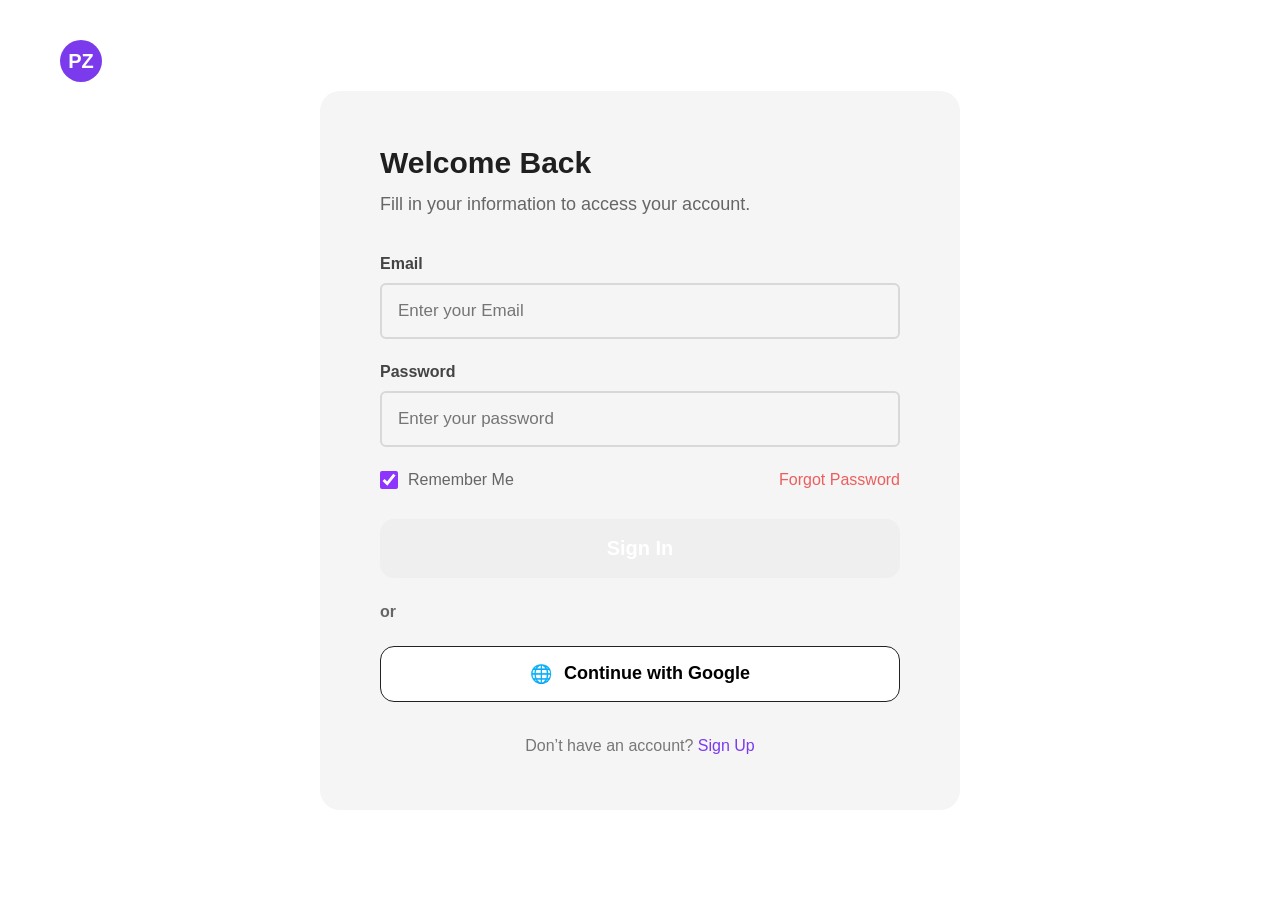
==== login.html @ c04e2852 "fixes: worked on project + issue" ====
<!-- login.html -->

<!DOCTYPE html>
<html lang="en">
<head>
  <meta charset="UTF-8" />
  <meta name="viewport" content="width=device-width, initial-scale=1.0"/>
  <title>Perfume - Login</title>

  <link rel="stylesheet" href="login.css">
</head>

<body>

  <div class="logo">
    <div class="logo-circle">PZ</div>
    <span>Perfumrye</span>
  </div>

  <div class="login-container">

    <h1>Welcome Back</h1>

    <p class="sub-text">
      Fill in your information to access your account.
    </p>

    <form>

      <div class="input-group">
        <label>Email</label>
        <input type="email" placeholder="Enter your Email">
      </div>

      <div class="input-group">
        <label>Password</label>
        <input type="password" placeholder="Enter your password">
      </div>

      <div class="options">

        <div class="remember">
          <input type="checkbox" checked>
          <span>Remember Me</span>
        </div>

        <a href="#" class="forgot">Forgot Password</a>

      </div>

      <button class="signin-btn" type="submit">
        Sign In
      </button>

      <div class="divider">
        or
      </div>

      <button class="google-btn" type="button">
        <span>🌐</span>
        Continue with Google
      </button>

      <div class="bottom-text">
        Don’t have an account?
        <a href="signup.html">Sign Up</a>
      </div>

    </form>

  </div>

</body>
</html>
---- login.css ----
*{
  margin: 0;
  padding: 0;
  box-sizing: border-box;
  font-family: Arial, Helvetica, sans-serif;
}

body{
  height: 100vh;
  display: flex;
  justify-content: center;
  align-items: center;
  position: relative;
}

.logo{
  position: absolute;
  top: 40px;
  left: 60px;
  display: flex;
  align-items: center;
  gap: 12px;
  color: white;
  font-size: 20px;
  font-weight: bold;
}

.logo-circle{
  width: 42px;
  height: 42px;
  border-radius: 50%;
  background: #7c3aed;
  display: flex;
  justify-content: center;
  align-items: center;
  color: white;
  font-weight: bold;
}

.login-container{
  width: 640px;
  background: #f5f5f5;
  border-radius: 20px;
  padding: 55px 60px;
}

.login-container h1{
  font-size: 30px;
  margin-bottom: 14px;
  color: #1f1f1f;
}

.sub-text{
  color: #666;
  margin-bottom: 40px;
  font-size: 18px;
}

.input-group{
  display: flex;
  flex-direction: column;
  margin-bottom: 24px;
}

.input-group label{
  margin-bottom: 10px;
  font-size: 16px;
  font-weight: 600;
  color: #444;
}

.input-group input{
  width: 100%;
  padding: 16px;
  border: 2px solid #d8d8d8;
  border-radius: 6px;
  font-size: 17px;
  outline: none;
  background: transparent;
}

.options{
  display: flex;
  justify-content: space-between;
  align-items: center;
  margin-bottom: 30px;
}

.remember{
  display: flex;
  align-items: center;
  gap: 10px;
  color: #666;
  font-size: 16px;
}

.remember input{
  width: 18px;
  height: 18px;
  accent-color: #8D34FF;
}

.forgot{
  color: #EC5E5E;
  text-decoration: none;
  font-size: 16px;
}

.signin-btn{
  width: 100%;
  padding: 18px;
  border: none;
  border-radius: 14px;
  color: white;
  font-size: 20px;
  font-weight: bold;
  cursor: pointer;
  margin-bottom: 25px;
}

.divider{
  display: flex;
  align-items: center;
  text-align: center;
  margin-bottom: 25px;
  color: #666;
  font-weight: 600;
}




.google-btn{
  width: 100%;
  padding: 16px;
  border-radius: 14px;
  border: 1.5px solid #222;
  background: white;
  font-size: 18px;
  font-weight: 600;
  display: flex;
  justify-content: center;
  align-items: center;
  gap: 12px;
  cursor: pointer;
}

.bottom-text{
  text-align: center;
  margin-top: 35px;
  color: #777;
  font-size: 16px;
}

.bottom-text a{
  color: #7c3aed;
  text-decoration: none;
  font-weight: 500;
}

@media(max-width: 365px){

  body{
    padding: 20px;
  }

  .login-container{
    width: 100%;
    padding: 35px 25px;
  }

  .logo{
    top: 20px;
    left: 20px;
  }

  .options{
    flex-direction: column;
    align-items: flex-start;
    gap: 15px;
  }
}
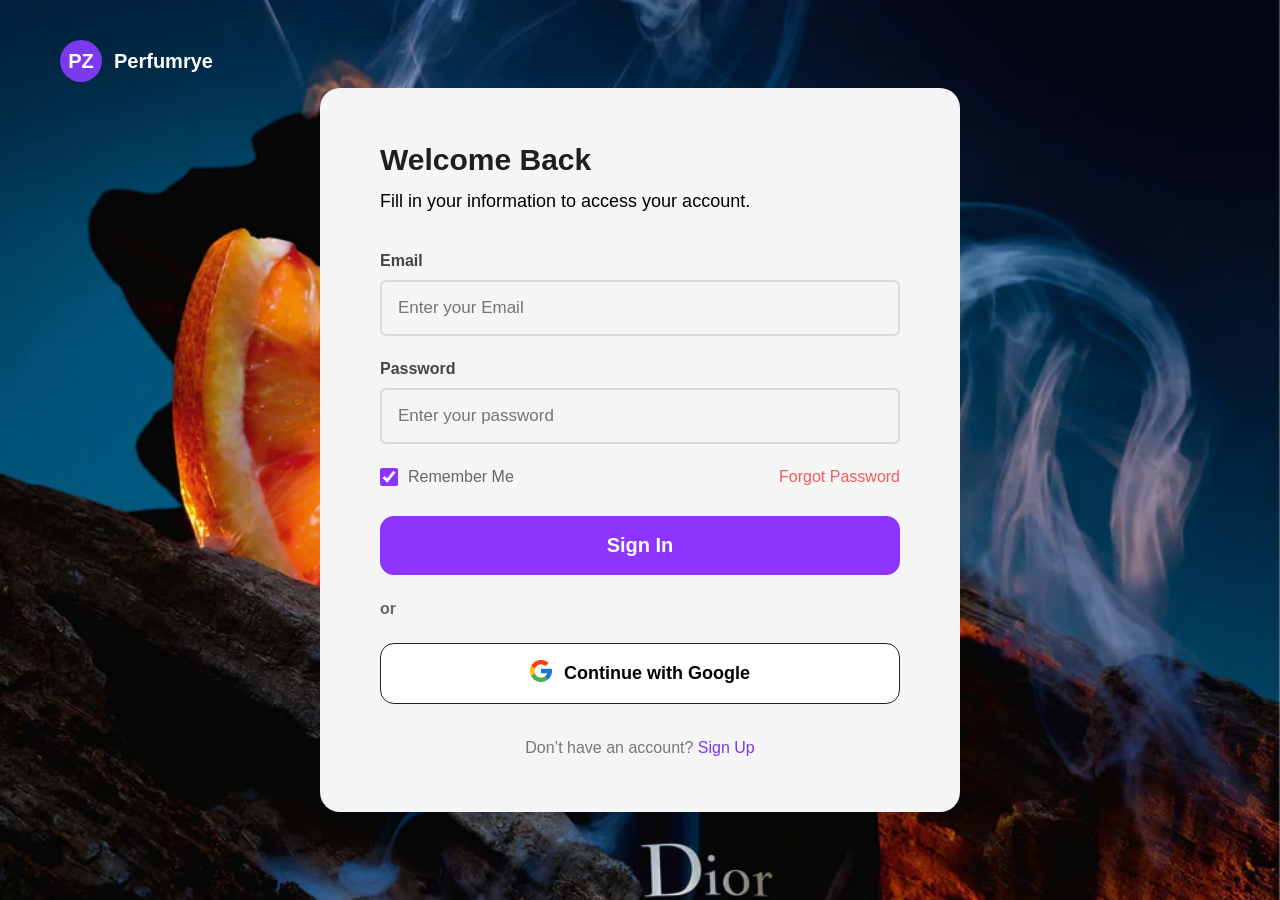
==== commit eaebfab2: "fixes: worked on project + issue" ====
--- a/login.html
+++ b/login.html
@@ -11,6 +11,8 @@
 </head>
 
 <body>
+<div class="container">
+
 
   <div class="logo">
     <div class="logo-circle">PZ</div>
@@ -53,11 +55,13 @@
       </button>
 
       <div class="divider">
+
         or
+
       </div>
 
       <button class="google-btn" type="button">
-        <span>🌐</span>
+        <span><img src="assets/🦆 icon _google_.png" alt=""></span>
         Continue with Google
       </button>
 
@@ -69,6 +73,6 @@
     </form>
 
   </div>
-
+</div>
 </body>
 </html>
--- a/login.css
+++ b/login.css
@@ -1,19 +1,26 @@
-*{
+* {
   margin: 0;
   padding: 0;
   box-sizing: border-box;
   font-family: Arial, Helvetica, sans-serif;
 }
 
-body{
+body {
   height: 100vh;
   display: flex;
   justify-content: center;
   align-items: center;
   position: relative;
+  background-image: url(assets/img.png);
+  background-repeat: no-repeat;
+  background-size: cover;
 }
 
-.logo{
+.login-container {
+  background-color: white;
+}
+
+.logo {
   position: absolute;
   top: 40px;
   left: 60px;
@@ -25,7 +32,7 @@
   font-weight: bold;
 }
 
-.logo-circle{
+.logo-circle {
   width: 42px;
   height: 42px;
   border-radius: 50%;
@@ -37,39 +44,39 @@
   font-weight: bold;
 }
 
-.login-container{
+.login-container {
   width: 640px;
   background: #f5f5f5;
   border-radius: 20px;
   padding: 55px 60px;
 }
 
-.login-container h1{
+.login-container h1 {
   font-size: 30px;
   margin-bottom: 14px;
   color: #1f1f1f;
 }
 
-.sub-text{
-  color: #666;
+.sub-text {
+  color:;
   margin-bottom: 40px;
   font-size: 18px;
 }
 
-.input-group{
+.input-group {
   display: flex;
   flex-direction: column;
   margin-bottom: 24px;
 }
 
-.input-group label{
+.input-group label {
   margin-bottom: 10px;
   font-size: 16px;
   font-weight: 600;
   color: #444;
 }
 
-.input-group input{
+.input-group input {
   width: 100%;
   padding: 16px;
   border: 2px solid #d8d8d8;
@@ -79,14 +86,14 @@
   background: transparent;
 }
 
-.options{
+.options {
   display: flex;
   justify-content: space-between;
   align-items: center;
   margin-bottom: 30px;
 }
 
-.remember{
+.remember {
   display: flex;
   align-items: center;
   gap: 10px;
@@ -94,23 +101,24 @@
   font-size: 16px;
 }
 
-.remember input{
+.remember input {
   width: 18px;
   height: 18px;
-  accent-color: #8D34FF;
+  accent-color: #8d34ff;
 }
 
-.forgot{
-  color: #EC5E5E;
+.forgot {
+  color: #ec5e5e;
   text-decoration: none;
   font-size: 16px;
 }
 
-.signin-btn{
+.signin-btn {
   width: 100%;
   padding: 18px;
   border: none;
   border-radius: 14px;
+  background-color: #8d34ff;
   color: white;
   font-size: 20px;
   font-weight: bold;
@@ -118,7 +126,7 @@
   margin-bottom: 25px;
 }
 
-.divider{
+.divider {
   display: flex;
   align-items: center;
   text-align: center;
@@ -127,10 +135,7 @@
   font-weight: 600;
 }
 
-
-
-
-.google-btn{
+.google-btn {
   width: 100%;
   padding: 16px;
   border-radius: 14px;
@@ -145,38 +150,37 @@
   cursor: pointer;
 }
 
-.bottom-text{
+.bottom-text {
   text-align: center;
   margin-top: 35px;
   color: #777;
   font-size: 16px;
 }
 
-.bottom-text a{
+.bottom-text a {
   color: #7c3aed;
   text-decoration: none;
   font-weight: 500;
 }
 
-@media(max-width: 365px){
-
-  body{
+@media (max-width: 365px) {
+  body {
     padding: 20px;
   }
 
-  .login-container{
+  .login-container {
     width: 100%;
     padding: 35px 25px;
   }
 
-  .logo{
+  .logo {
     top: 20px;
     left: 20px;
   }
 
-  .options{
+  .options {
     flex-direction: column;
     align-items: flex-start;
     gap: 15px;
   }
-}+}
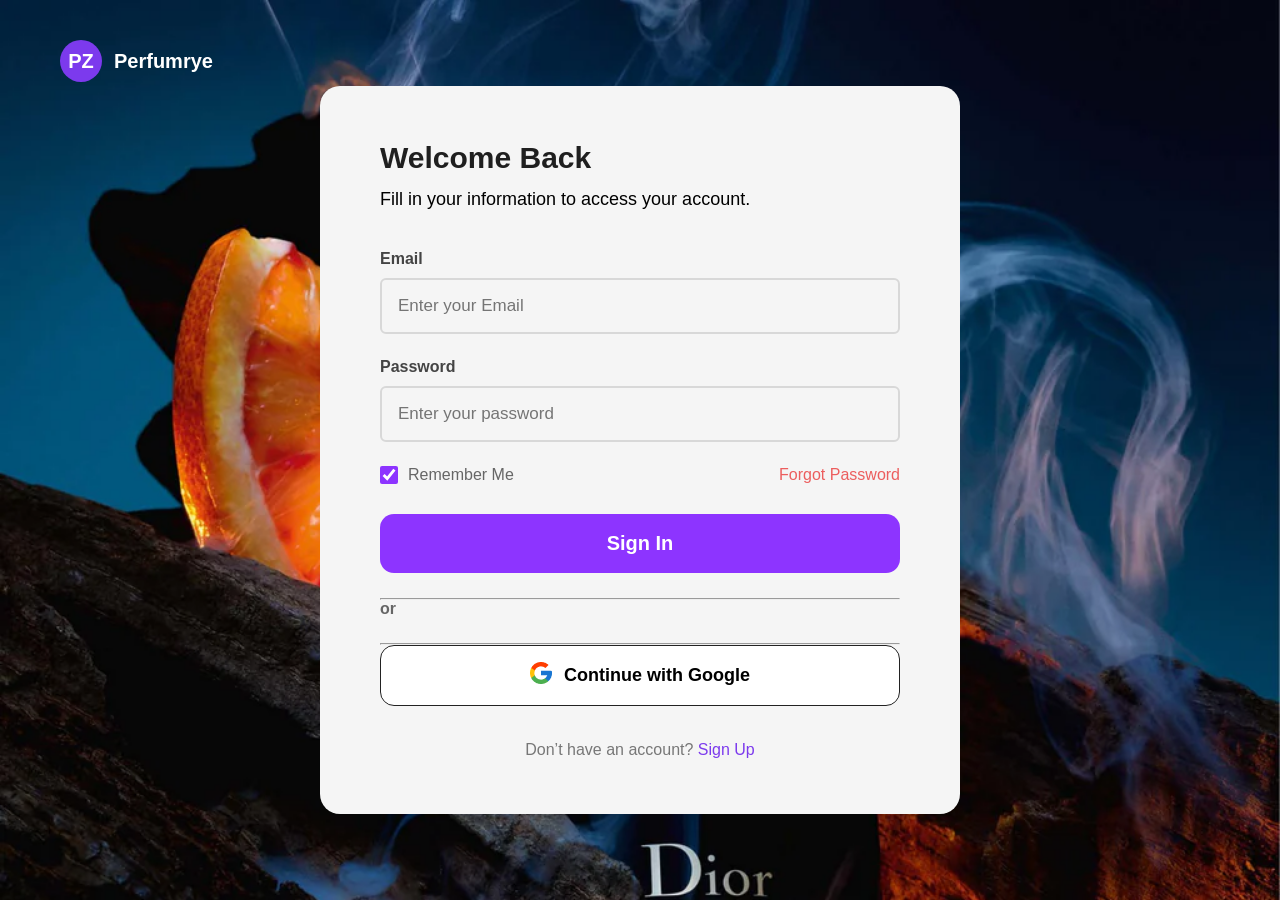
==== commit b5dfe1d7: "fixes: worked on project + issue" ====
--- a/login.html
+++ b/login.html
@@ -54,11 +54,9 @@
         Sign In
       </button>
 
-      <div class="divider">
-
-        or
-
-      </div>
+<hr>
+            <div class="divider">or</div>
+<hr>
 
       <button class="google-btn" type="button">
         <span><img src="assets/🦆 icon _google_.png" alt=""></span>
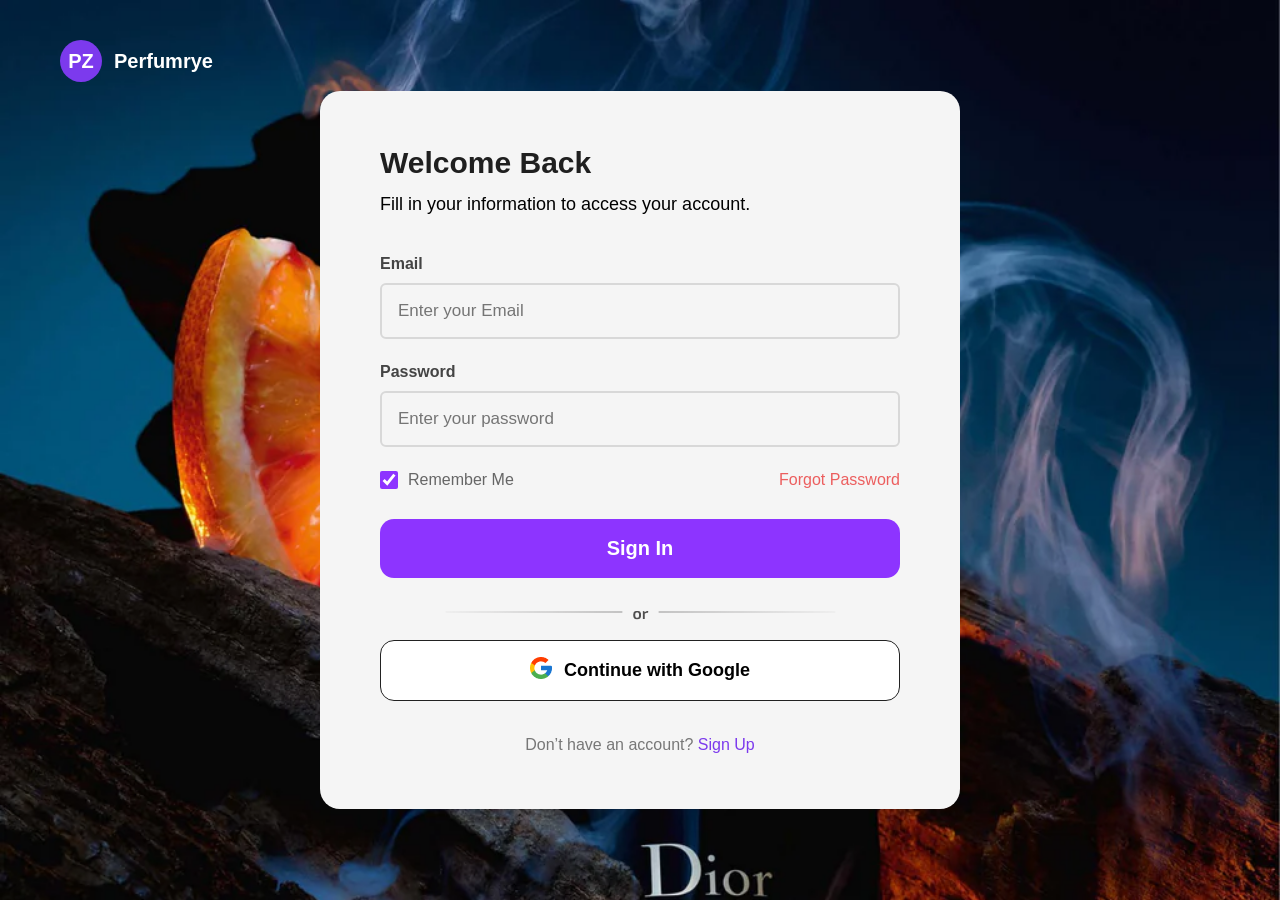
==== commit ef9a22c9: "fixes: worked on project + issue" ====
--- a/login.html
+++ b/login.html
@@ -1,76 +1,64 @@
 <!-- login.html -->
 
-<!DOCTYPE html>
+<!doctype html>
 <html lang="en">
-<head>
-  <meta charset="UTF-8" />
-  <meta name="viewport" content="width=device-width, initial-scale=1.0"/>
-  <title>Perfume - Login</title>
+  <head>
+    <meta charset="UTF-8" />
+    <meta name="viewport" content="width=device-width, initial-scale=1.0" />
+    <title>Perfume - Login</title>
 
-  <link rel="stylesheet" href="login.css">
-</head>
+    <link rel="stylesheet" href="login.css" />
+  </head>
 
-<body>
-<div class="container">
+  <body class="border border-5">
+    <div class="logo">
+      <div class="logo-circle">PZ</div>
+      <span>Perfumrye</span>
+    </div>
+    <div class="container">
+      <div class="login-container">
+        <h1>Welcome Back</h1>
 
+        <p class="sub-text">Fill in your information to access your account.</p>
 
-  <div class="logo">
-    <div class="logo-circle">PZ</div>
-    <span>Perfumrye</span>
-  </div>
+        <form>
+          <div class="input-group">
+            <label>Email</label>
+            <input type="email" placeholder="Enter your Email" />
+          </div>
 
-  <div class="login-container">
+          <div class="input-group">
+            <label>Password</label>
+            <input type="password" placeholder="Enter your password" />
+          </div>
 
-    <h1>Welcome Back</h1>
+          <div class="options">
+            <div class="remember">
+              <input type="checkbox" checked />
+              <span>Remember Me</span>
+            </div>
 
-    <p class="sub-text">
-      Fill in your information to access your account.
-    </p>
+            <a href="#" class="forgot">Forgot Password</a>
+          </div>
 
-    <form>
+          <button class="signin-btn" type="submit">Sign In</button>
 
-      <div class="input-group">
-        <label>Email</label>
-        <input type="email" placeholder="Enter your Email">
+          <div class="form-img-div">
+            <img src="assets/Frame 113.png" alt="form-img2" />
+          </div>
+
+          <button class="google-btn" type="button">
+            <span><img src="assets/🦆 icon _google_.png" alt="" /></span>
+            Continue with Google
+          </button>
+
+          <div class="bottom-text">
+            Don’t have an account?
+            <a href="signup.html">Sign Up</a>
+          </div>
+        </form>
       </div>
-
-      <div class="input-group">
-        <label>Password</label>
-        <input type="password" placeholder="Enter your password">
-      </div>
-
-      <div class="options">
-
-        <div class="remember">
-          <input type="checkbox" checked>
-          <span>Remember Me</span>
-        </div>
-
-        <a href="#" class="forgot">Forgot Password</a>
-
-      </div>
-
-      <button class="signin-btn" type="submit">
-        Sign In
-      </button>
-
-<hr>
-            <div class="divider">or</div>
-<hr>
-
-      <button class="google-btn" type="button">
-        <span><img src="assets/🦆 icon _google_.png" alt=""></span>
-        Continue with Google
-      </button>
-
-      <div class="bottom-text">
-        Don’t have an account?
-        <a href="signup.html">Sign Up</a>
-      </div>
-
-    </form>
-
-  </div>
-</div>
-</body>
-</html>+    </div>
+    
+  </body>
+</html>
--- a/login.css
+++ b/login.css
@@ -58,7 +58,6 @@
 }
 
 .sub-text {
-  color:;
   margin-bottom: 40px;
   font-size: 18px;
 }
@@ -163,15 +162,27 @@
   font-weight: 500;
 }
 
-@media (max-width: 365px) {
+form {
+  
+}
+
+.form-img-div {
+  display: flex;
+  justify-content: center;
+  margin-bottom: 1rem;
+}
+
+@media (max-width: 500px) {
   body {
     padding: 20px;
   }
 
   .login-container {
     width: 100%;
-    padding: 35px 25px;
-  }
+    padding: 35px 10px;
+    margin: 100px 0;
+  }
+
 
   .logo {
     top: 20px;
@@ -183,4 +194,19 @@
     align-items: flex-start;
     gap: 15px;
   }
-}
+
+  form {
+    max-width: 100%;
+    box-shadow: 1px 5px 19.25px 1px gray ;
+border-radius: 8px;
+  }
+
+    .form-div {
+    width: 100%;
+    margin: 2rem;
+    /* overflow-x: none; */
+  }
+  .container {
+    max-width: 100%;
+  }
+}
